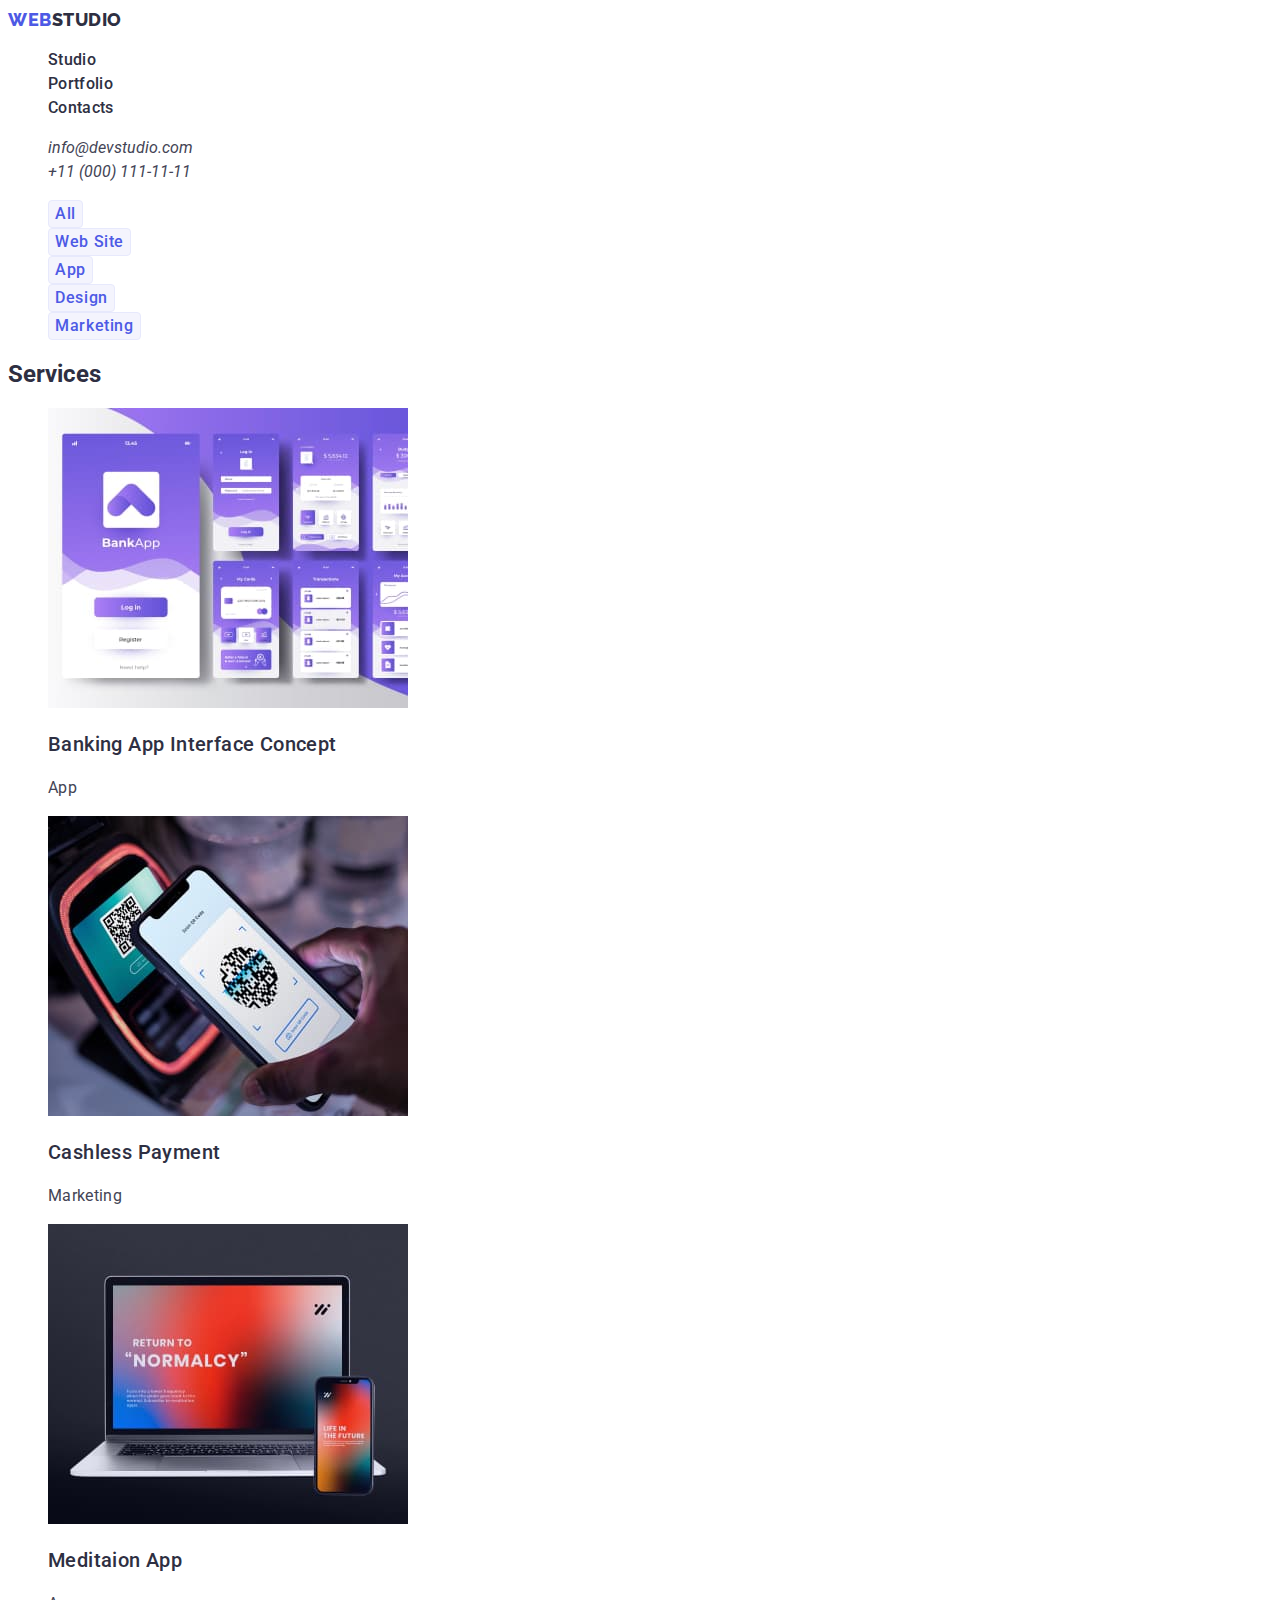
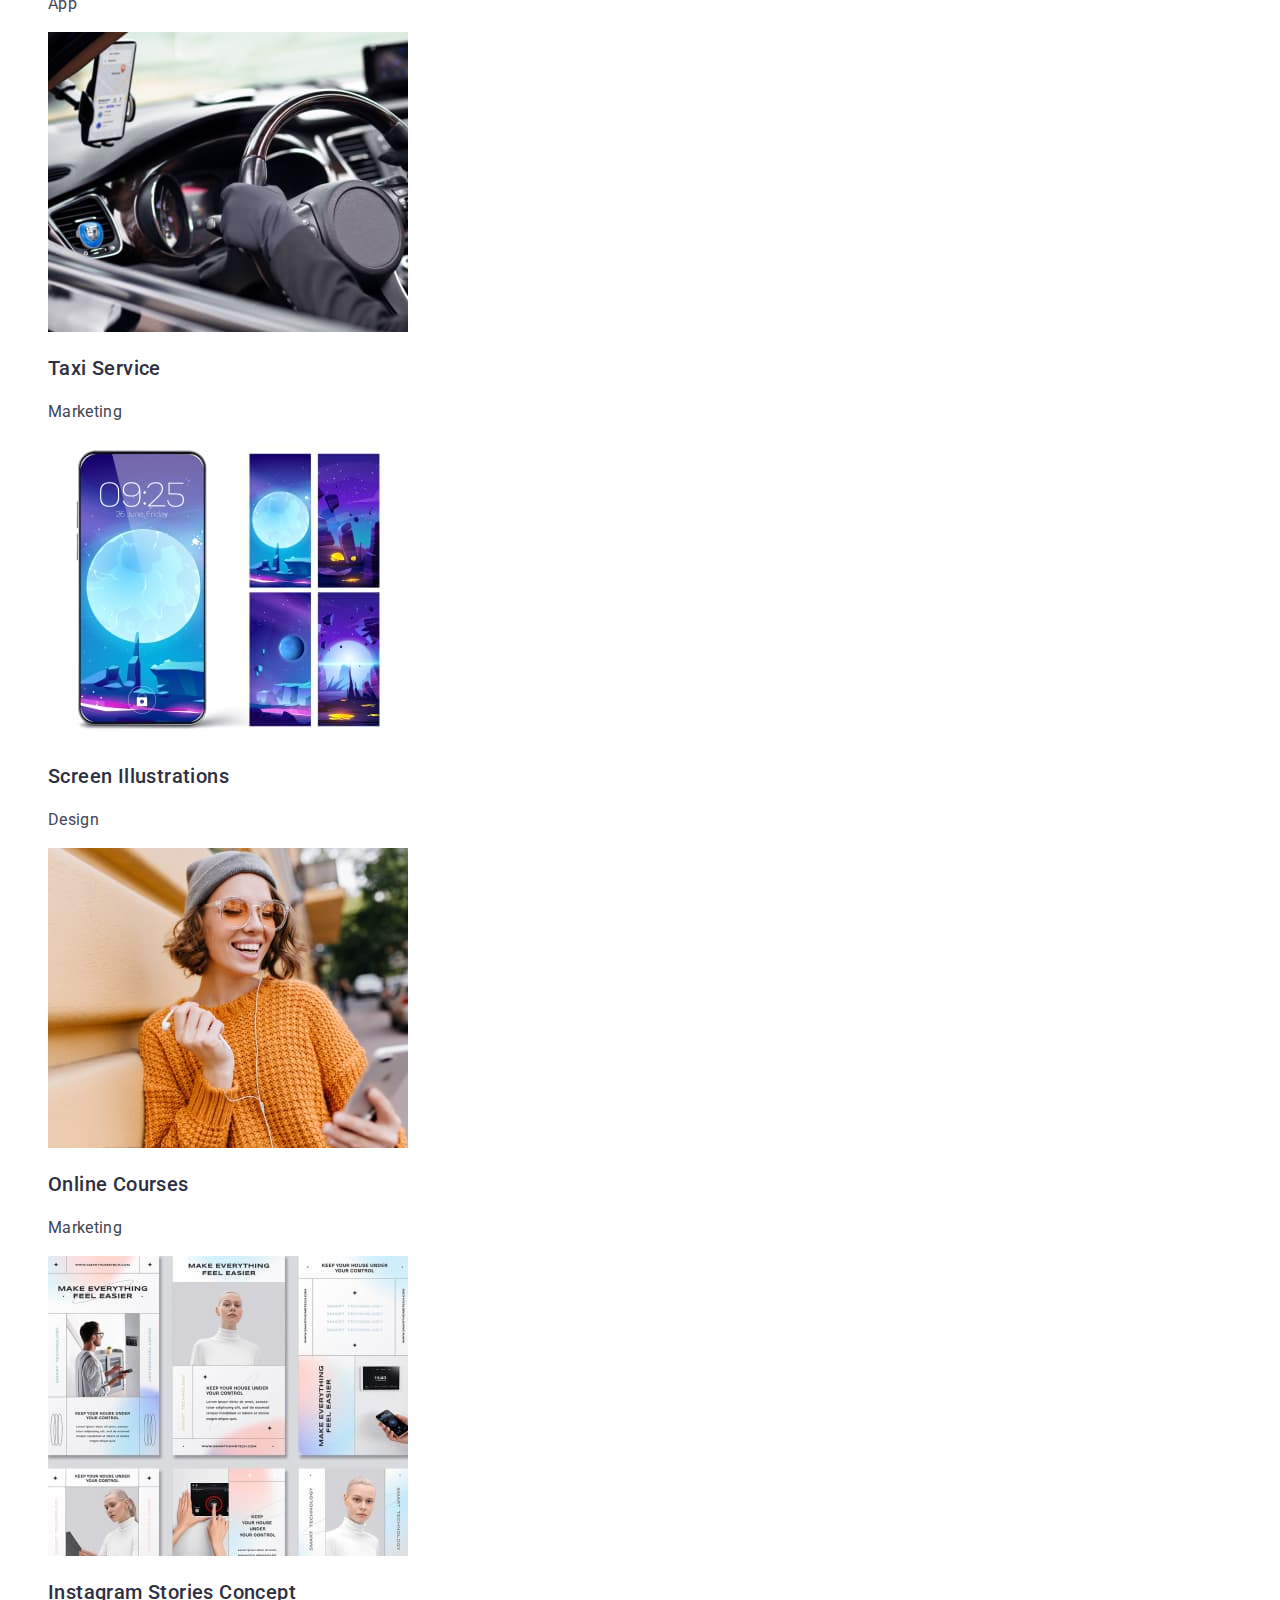
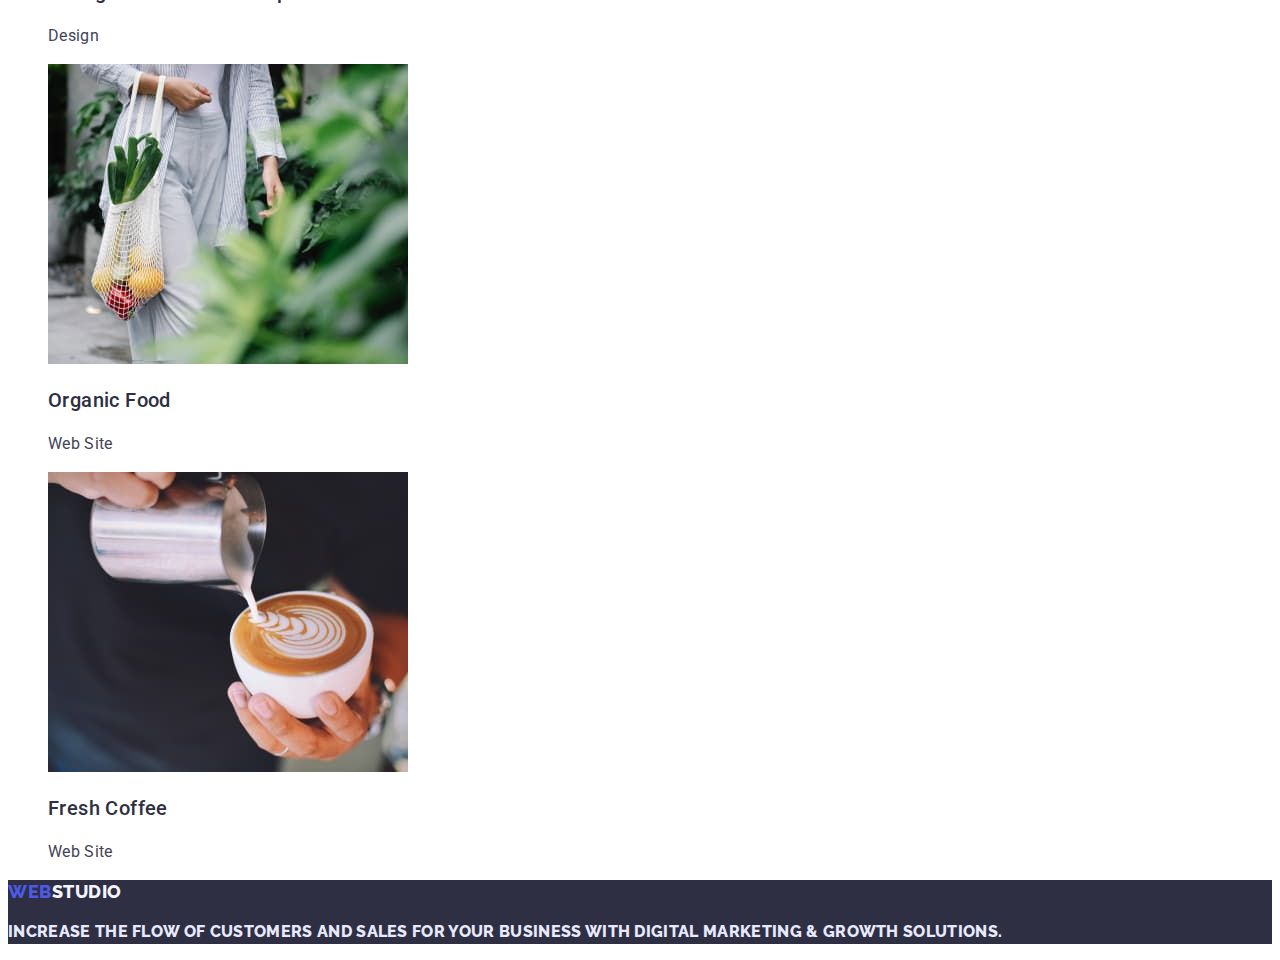
==== portfolio.html @ 0a2e12b9 "Add files via upload" ====
<!DOCTYPE html>
<html lang="en">
<head>
    <meta charset="UTF-8">
    <meta http-equiv="X-UA-Compatible" content="IE=edge">
    <meta name="viewport" content="width=device-width, initial-scale=1.0">
    <title>Webstudio</title>
    <link rel="stylesheet" href="css/styles.css">
    <!--Fonts-->
    <link rel="preconnect" href="https://fonts.googleapis.com">
    <link rel="preconnect" href="https://fonts.gstatic.com" crossorigin>
    <link href="https://fonts.googleapis.com/css2?family=Raleway:wght@800&family=Roboto:wght@400;500;700;900&display=swap" rel="stylesheet">    
</head>
<body>
    <header class="page-header">
        <nav> 
            <a href="./index.html" class="logo-first">Web<span class="logo-second">Studio</span>
            </a> 
            <ul class="site-nav">
               <li>
                <a href="./studio.html" class="link-nav">Studio</a></li>
               <li>
                <a href="./portfolio.html" class="link-nav">Portfolio</a>
               </li>
               <li>
                <a href="./contacts.html" class="link-nav">Contacts</a>
               </li>
            </ul>
        </nav>
        <address>
            <ul class="page-adress">
                <li>
                    <a href="mailto:info@devstudio.com" class="link-adress">info@devstudio.com</a>
                </li>
                <li>
                    <a href="tel:+110001111111" class="link-adress">+11 (000) 111-11-11</a>   
                </li>
            </ul>
        </address>
    </header>
    <main>
        <section>
            <h2 class="filter-button-header">Filter buttons</h2>
            <ul>
                <li>
                    <button type="button" class="filter-button">All</button>

                </li>
                <li>
                    <button type="button"class="filter-button">Web Site</button>
                </li>
                <li>
                    <button type="button"class="filter-button">App</button>
                </li>
                <li>
                    <button type="button"class="filter-button">Design</button>
                </li>
                <li>
                    <button type="button"class="filter-button">Marketing</button>
                </li>
            </ul>
            <h2>Services</h2>
            <ul>
                <li>
                    <img src="./images/banking.jpg" alt="Banking App Interface Concept" width="360">
                    <h3 class="service-title">Banking App Interface Concept</h3>
                    <p class="service-text">App</p>
                </li>
                <li>
                    <img src="./images/cashlesspayment.jpg" alt="Cashless Payment" width="360">
                    <h3 class="service-title">Cashless Payment</h3>
                    <p class="service-text">Marketing</p>
                </li>
                <li>
                    <img src="./images/meditationapp.jpg" alt="Meditaion App" width="360">
                    <h3 class="service-title">Meditaion App</h3>
                    <p class="service-text">App</p>
                </li>
                <li>
                    <img src="./images/taxiservice.jpg" alt="Taxi Service" width="360" >
                    <h3 class="service-title">Taxi Service</h3>
                    <p class="service-text">Marketing</p>
                </li>
                <li>
                    <img src="./images/screenillustrations.jpg" alt="Screen Illustrations" width="360">
                    <h3 class="service-title">Screen Illustrations</h3>
                    <p class="service-text">Design</p>
                </li>
                <li>
                    <img src="./images/onlinecources.jpg" alt="Online Courses" width="360">
                    <h3 class="service-title">Online Courses</h3>
                    <p class="service-text">Marketing</p>
                </li>
                <li>
                    <img src="./images/instastories.jpg" alt="Instagram Stories Concept" width="360">
                    <h3 class="service-title">Instagram Stories Concept</h3>
                    <p class="service-text">Design</p>
                </li>
                <li>
                    <img src="./images/organicfood.jpg" alt="Organic Food" width="360">
                    <h3 class="service-title">Organic Food</h3>
                    <p class="service-text">Web Site</p>
                </li>
                <li>
                    <img src="./images/freshcoffee.jpg" alt="Fresh Coffee" width="360">
                    <h3 class="service-title">Fresh Coffee</h3>
                    <p class="service-text">Web Site</p>
                </li>
            </ul>
        </section>
    </main>
    <footer class="footer">
        <a href="./index.html" class="logo-first">Web<span class="logo-footer">Studio</span>
        <p class="footer-text">
            Increase the flow of customers and sales for your business with digital marketing & growth solutions.
        </p>
    </footer>
</body>
</html>
---- css/styles.css ----
:root {
    --color-brand: #2E2F42;
    --color-primary: #434455;
    --color-primary-inverted: #fff;
    --color-secondary: #4D5AE5;
    --color-secondary-dark: #404BBF;
    --color-secondary-inverted:#E7E9FC;
    --color-btn-background: #F4F4FD;
    --color-filter-btn: 0px 3px 1px rgba(0, 0, 0, 0.1), 0px 2px 1px rgba(0, 0, 0, 0.08), 0px 2px 2px rgba(0, 0, 0, 0.12);
    --color-servive-btn: 0px 4px 4px rgba(0, 0, 0, 0.15);
}

body {
    font-family: 'Roboto', sans-serif;
    color: var(--color-brand);
}

ul {
    list-style: none;
}

.page-header {
    box-sizing: border-box;
    background: var(--color-primary-inverted);
}

.site-nav .link-nav {
    font-weight: 500;
    font-size: 16px;
    line-height: 1.5;
    letter-spacing: 0.02em;
    color: var(--color-brand);
    text-decoration: none;
 }

.page-adress .link-adress {
    color: var(--color-primary);
    font-size: 16px;
    line-height: 1.5;
    text-decoration: none;
}

.logo-first {
    font-family: 'Raleway', sans-serif;
    font-weight: 800;
    font-size: 18px;
    line-height: 1.33;
    letter-spacing: 0.03em;
    text-transform: uppercase;
    color: var(--color-secondary);
    text-decoration: none;
}

.logo-second {
    color: var(--color-brand);
}

.hero-section {
    background-color: var(--color-brand); 
}

.hero-title {
    color: var(--color-primary-inverted);
    font-size: 56px;
    line-height: 1.07;
}

.button-service {
    color: var(--color-primary-inverted);
    font-family: 'Roboto', sans-serif;
    font-weight: 500;
    font-size: 16px;
    line-height: 1.5;
    background: var(--color-secondary);
    box-shadow: var(--service-btn);
    border-radius: 4px; 
    letter-spacing: 0.04em;
    cursor: pointer;
}

.button-service:hover {
    background-color: var(--color-secondary-dark);
}

.button-service:focus {
    background: var(--color-secondary-dark);
}

.about-section-header {
    display: none;
}

.about-section-title {
    font-weight: 500;
    font-size: 20px;
    line-height: 1.2;
    letter-spacing: 0.02em;
} 

.about-section-text {
    color: var(--color-primary);
    font-size: 16px;
    line-height: 1.5;
    letter-spacing: 0.02em;
}

.section-header {
    font-size: 36px;
    line-height: 1.11;
    letter-spacing: 0.02em;
    text-transform: capitalize;
}

.team-member {
    font-weight: 500;
    font-size: 20px;
    line-height: 1.2;
    letter-spacing: 0.02em;
}

.position{
    color: var(--color-primary);
    font-size: 16px;
    line-height: 1.5;
    letter-spacing: 0.02em;
}

.footer {
    background-color: var(--color-brand);
}
.footer-text {
    color: var(--color-secondary-inverted);
    font-size: 16px;
    line-height: 1.5;
    letter-spacing: 0.02em;
}

.logo-footer {
    color:var(--color-btn-background);
}

.filter-button-header {
    display: none;
}

.filter-button {
    color: var(--color-secondary);
    font-family: 'Roboto', sans-serif;
    font-weight: 500;
    font-size: 16px;
    line-height: 1.5;
    letter-spacing: 0.04em;
    background: var(--color-btn-background);
    border: 1px solid var(--color-secondary-inverted);
    border-radius: 4px;  
}

.filter-button:hover {
    color: var(--color-primary-inverted);
    background: var(--color-secondary-dark);
    box-shadow: var(--color-filter-btn);
    border-radius: 4px; 
}

.filter-button:focus {
    color:var(--color-primary-inverted);
    background: var(--color-secondary-dark);
    box-shadow: var(--color-filter-btn);
    border-radius: 4px; 
}


.service-title {
    font-weight: 500;
    font-size: 20px;
    line-height: 1.2;
    letter-spacing: 0.02em;
}

.service-text {
    color: var(--color-primary);
    font-size: 16px;
    line-height: 1.5;
    letter-spacing: 0.02em;
}
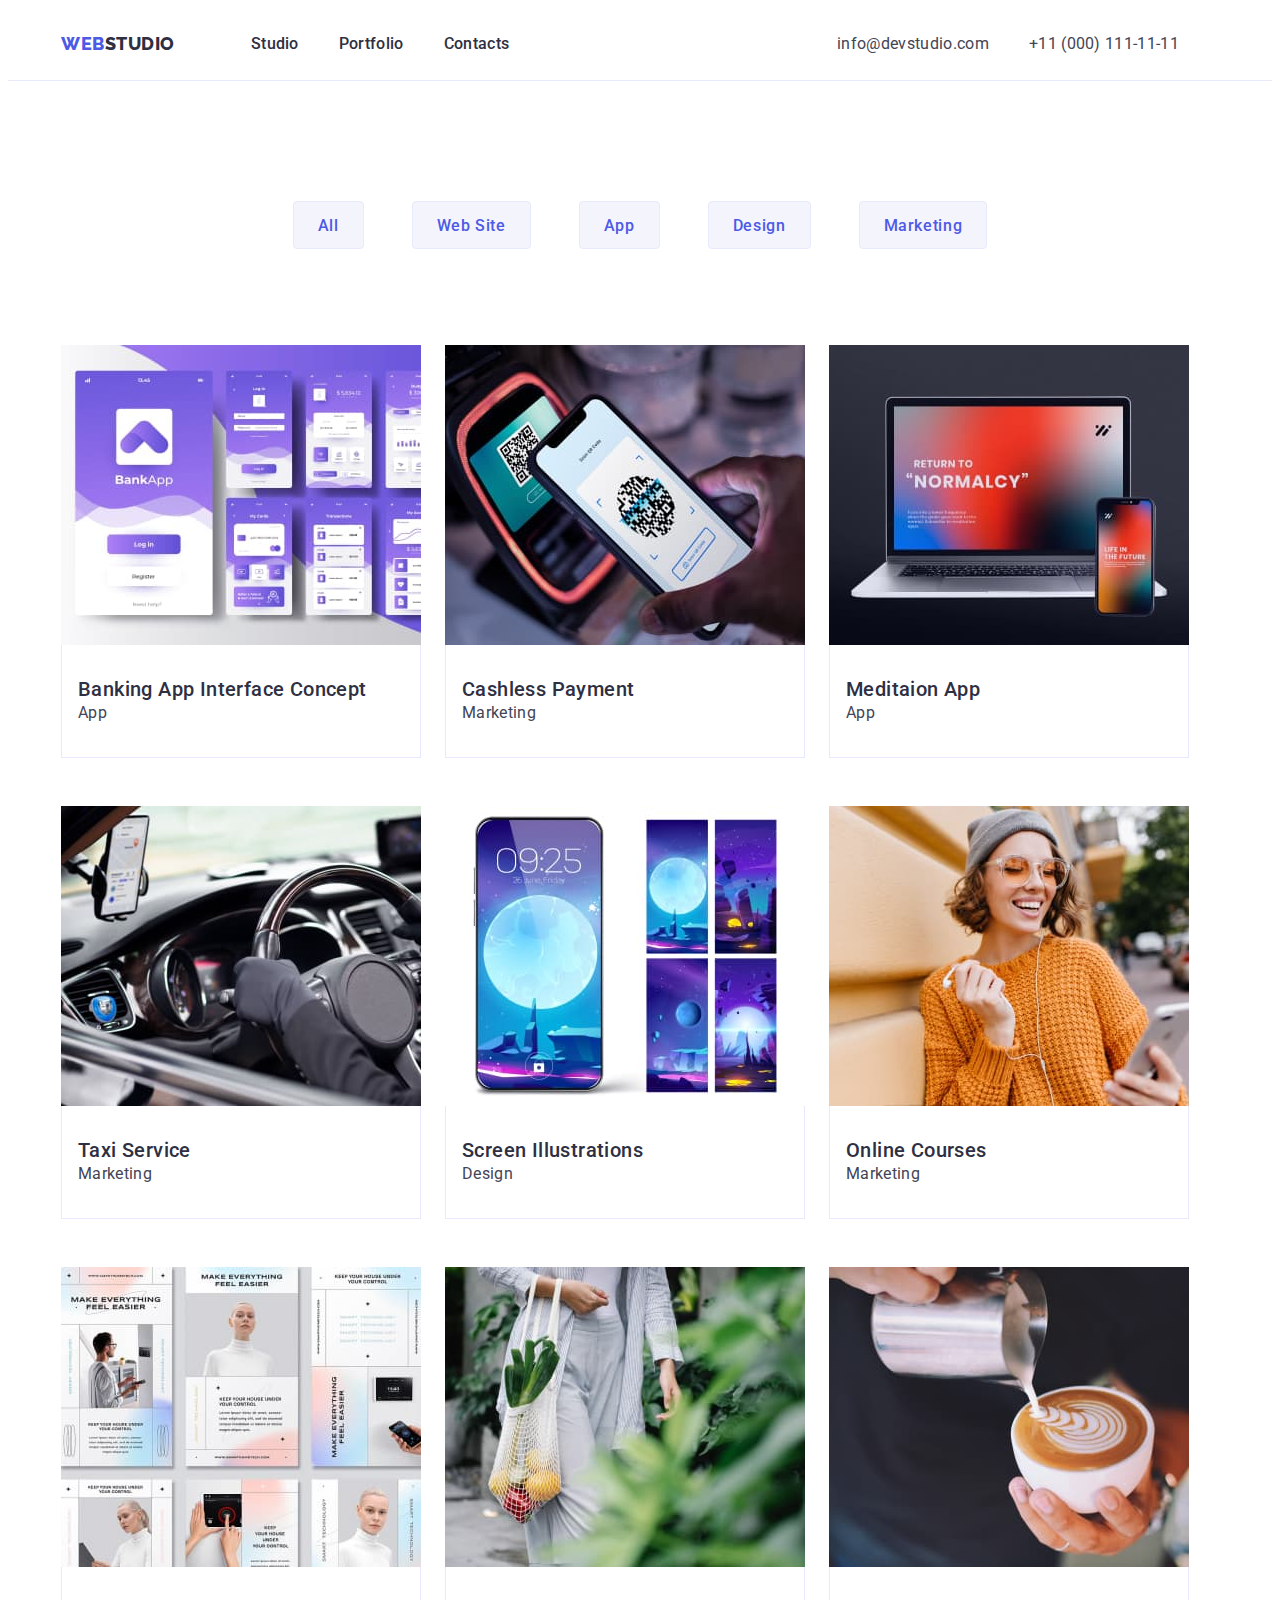
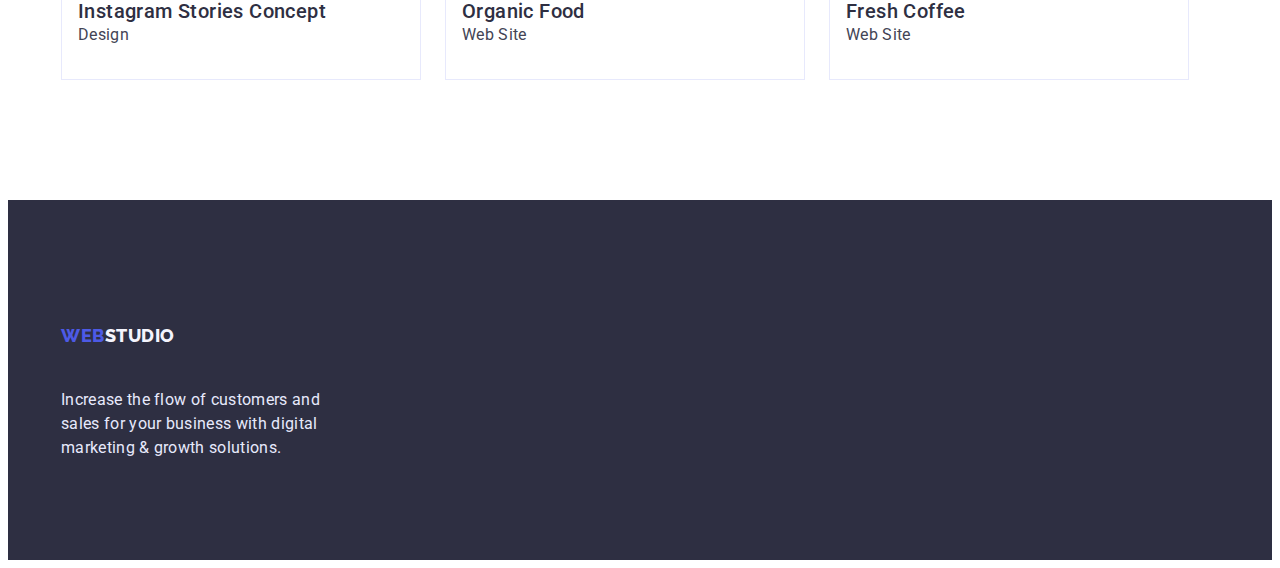
==== commit b7551d52: "hw3" ====
--- a/portfolio.html
+++ b/portfolio.html
@@ -5,116 +5,139 @@
     <meta http-equiv="X-UA-Compatible" content="IE=edge">
     <meta name="viewport" content="width=device-width, initial-scale=1.0">
     <title>Webstudio</title>
+    <!--Styles-->
     <link rel="stylesheet" href="css/styles.css">
+    <link rel="stylesheet" href="https://cdnjs.cloudflare.com/ajax/libs/modern-normalize/1.1.0/modern-normalize.min.css" integrity="sha512-wpPYUAdjBVSE4KJnH1VR1HeZfpl1ub8YT/NKx4PuQ5NmX2tKuGu6U/JRp5y+Y8XG2tV+wKQpNHVUX03MfMFn9Q==" crossorigin="anonymous" referrerpolicy="no-referrer" />
     <!--Fonts-->
     <link rel="preconnect" href="https://fonts.googleapis.com">
     <link rel="preconnect" href="https://fonts.gstatic.com" crossorigin>
     <link href="https://fonts.googleapis.com/css2?family=Raleway:wght@800&family=Roboto:wght@400;500;700;900&display=swap" rel="stylesheet">    
 </head>
 <body>
-    <header class="page-header">
-        <nav> 
-            <a href="./index.html" class="logo-first">Web<span class="logo-second">Studio</span>
-            </a> 
-            <ul class="site-nav">
-               <li>
-                <a href="./studio.html" class="link-nav">Studio</a></li>
-               <li>
-                <a href="./portfolio.html" class="link-nav">Portfolio</a>
-               </li>
-               <li>
-                <a href="./contacts.html" class="link-nav">Contacts</a>
-               </li>
-            </ul>
-        </nav>
-        <address>
-            <ul class="page-adress">
+    <header class="header">
+        <div class="container header-container">
+            <nav class="nav-menu">
+                <a href="./index.html" class="logo-first">Web<span class="logo-second">Studio</span>
+                </a> 
+            <ul class="list-nav-menu">
                 <li>
-                    <a href="mailto:info@devstudio.com" class="link-adress">info@devstudio.com</a>
+                <a class="nav-menu-item" href="./index.html">Studio</a>
                 </li>
                 <li>
-                    <a href="tel:+110001111111" class="link-adress">+11 (000) 111-11-11</a>   
+                <a class="nav-menu-item" href="./portfolio.html">Portfolio</a>
+                </li>
+                <li>
+                <a class="nav-menu-item" href="./contacts.html">Contacts</a>
+                </li>
+                </ul>
+            </nav>   
+            <ul class="contacts-list">
+                <li> <a class="contacts-list-item" href="mailto:info@devstudio.com">info@devstudio.com</a></li>
+                <li> <a class="contacts-list-item" href="tel:+110001111111">+11 (000) 111-11-11</a></li>
+            </ul>
+        </div>
+    </header>
+    <main>
+        <section class="portfolio-section section-bottom">
+            <div class="portfolio-container container">
+            <!-- BUTTONS -->
+            <h2 class="filter-button-header">Filter buttons</h2>
+             <ul class="list portfolio-buttons">
+                <li class="portfolio-list">
+                    <button class="filter-button" type="button">All</button>
+
+                </li>
+                <li class="portfolio-list">
+                    <button class="filter-button" type="button">Web Site</button>
+                </li>
+                <li class="portfolio-list">
+                    <button class="filter-button" type="button">App</button>
+                </li>
+                <li class="portfolio-list">
+                    <button class="filter-button" type="button">Design</button>
+                </li>
+                <li class="portfolio-list">
+                    <button class="filter-button" type="button">Marketing</button>
                 </li>
             </ul>
-        </address>
-    </header>
-    <main>
-        <section>
-            <h2 class="filter-button-header">Filter buttons</h2>
-            <ul>
-                <li>
-                    <button type="button" class="filter-button">All</button>
-
+            <!-- CARDS -->
+            <ul class="portfolio-cards">
+                <li class="portfolio-card">
+                    <img src="./images/banking.jpg" alt="Banking App Interface Concept" width="360">
+                    <div class="portfolio-card-wrapper">
+                        <h3 class="service-title">Banking App Interface Concept</h3>
+                        <p class="service-text">App</p> 
+                    </div>
                 </li>
-                <li>
-                    <button type="button"class="filter-button">Web Site</button>
+                <li class="portfolio-card">
+                    <img src="./images/cashlesspayment.jpg" alt="Cashless Payment" width="360">
+                    <div class="portfolio-card-wrapper">
+                        <h3 class="service-title">Cashless Payment</h3>
+                        <p class="service-text">Marketing</p>
+                    </div>
                 </li>
-                <li>
-                    <button type="button"class="filter-button">App</button>
+                <li class="portfolio-card">
+                    <img src="./images/meditationapp.jpg" alt="Meditaion App" width="360">
+                    <div class="portfolio-card-wrapper"> 
+                        <h3 class="service-title">Meditaion App</h3>
+                        <p class="service-text">App</p> 
+                    </div>
                 </li>
-                <li>
-                    <button type="button"class="filter-button">Design</button>
+                <li class="portfolio-card">
+                    <img src="./images/taxiservice.jpg" alt="Taxi Service" width="360">
+                    <div class="portfolio-card-wrapper">
+                        <h3 class="service-title">Taxi Service</h3>
+                        <p class="service-text">Marketing</p>
+                    </div>
                 </li>
-                <li>
-                    <button type="button"class="filter-button">Marketing</button>
+                <li class="portfolio-card">
+                    <img src="./images/screenillustrations.jpg" alt="Screen Illustrations" width="360">
+                    <div class="portfolio-card-wrapper"> 
+                        <h3 class="service-title">Screen Illustrations</h3>
+                        <p class="service-text">Design</p> 
+                    </div>
                 </li>
-            </ul>
-            <h2>Services</h2>
-            <ul>
-                <li>
-                    <img src="./images/banking.jpg" alt="Banking App Interface Concept" width="360">
-                    <h3 class="service-title">Banking App Interface Concept</h3>
-                    <p class="service-text">App</p>
+                <li class="portfolio-card">
+                    <img src="./images/onlinecources.jpg" alt="Online Courses" width="360">
+                    <div class="portfolio-card-wrapper">
+                        <h3 class="service-title">Online Courses</h3>
+                        <p class="service-text">Marketing</p> 
+                    </div>
                 </li>
-                <li>
-                    <img src="./images/cashlesspayment.jpg" alt="Cashless Payment" width="360">
-                    <h3 class="service-title">Cashless Payment</h3>
-                    <p class="service-text">Marketing</p>
+                <li class="portfolio-card">
+                    <img src="./images/instastories.jpg" alt="Instagram Stories Concept" width="360">
+                    <div class="portfolio-card-wrapper">
+                        <h3 class="service-title">Instagram Stories Concept</h3>
+                        <p class="service-text">Design</p>
+                    </div>
                 </li>
-                <li>
-                    <img src="./images/meditationapp.jpg" alt="Meditaion App" width="360">
-                    <h3 class="service-title">Meditaion App</h3>
-                    <p class="service-text">App</p>
+                <li class="portfolio-card">
+                    <img src="./images/organicfood.jpg" alt="Organic Food" width="360">
+                    <div class="portfolio-card-wrapper">
+                        <h3 class="service-title">Organic Food</h3>
+                        <p class="service-text">Web Site</p>
+                    </div>
                 </li>
-                <li>
-                    <img src="./images/taxiservice.jpg" alt="Taxi Service" width="360" >
-                    <h3 class="service-title">Taxi Service</h3>
-                    <p class="service-text">Marketing</p>
-                </li>
-                <li>
-                    <img src="./images/screenillustrations.jpg" alt="Screen Illustrations" width="360">
-                    <h3 class="service-title">Screen Illustrations</h3>
-                    <p class="service-text">Design</p>
-                </li>
-                <li>
-                    <img src="./images/onlinecources.jpg" alt="Online Courses" width="360">
-                    <h3 class="service-title">Online Courses</h3>
-                    <p class="service-text">Marketing</p>
-                </li>
-                <li>
-                    <img src="./images/instastories.jpg" alt="Instagram Stories Concept" width="360">
-                    <h3 class="service-title">Instagram Stories Concept</h3>
-                    <p class="service-text">Design</p>
-                </li>
-                <li>
-                    <img src="./images/organicfood.jpg" alt="Organic Food" width="360">
-                    <h3 class="service-title">Organic Food</h3>
-                    <p class="service-text">Web Site</p>
-                </li>
-                <li>
+                <li class="portfolio-card">
                     <img src="./images/freshcoffee.jpg" alt="Fresh Coffee" width="360">
-                    <h3 class="service-title">Fresh Coffee</h3>
-                    <p class="service-text">Web Site</p>
+                    <div class="portfolio-card-wrapper">
+                        <h3 class="service-title">Fresh Coffee</h3>
+                        <p class="service-text">Web Site</p>
+                    </div>
                 </li>
             </ul>
         </section>
     </main>
     <footer class="footer">
-        <a href="./index.html" class="logo-first">Web<span class="logo-footer">Studio</span>
-        <p class="footer-text">
-            Increase the flow of customers and sales for your business with digital marketing & growth solutions.
-        </p>
+        <div class="container">
+            <logo class="logo-footer">
+                <a href="./index.html" class="logo-first">Web<span class="logo-footer">Studio</span>
+                </a>
+            </logo>
+                <p class="footer-text">
+                Increase the flow of customers and sales for your business with digital marketing & growth solutions.
+                 </p>
+          </div>
     </footer>
 </body>
 </html>
-
--- a/css/styles.css
+++ b/css/styles.css
@@ -1,4 +1,5 @@
 :root {
+/* COLORS */
     --color-brand: #2E2F42;
     --color-primary: #434455;
     --color-primary-inverted: #fff;
@@ -6,76 +7,210 @@
     --color-secondary-dark: #404BBF;
     --color-secondary-inverted:#E7E9FC;
     --color-btn-background: #F4F4FD;
+    --color-light-mode-background:#F4F4FD;
+
     --color-filter-btn: 0px 3px 1px rgba(0, 0, 0, 0.1), 0px 2px 1px rgba(0, 0, 0, 0.08), 0px 2px 2px rgba(0, 0, 0, 0.12);
     --color-servive-btn: 0px 4px 4px rgba(0, 0, 0, 0.15);
+
+/* FONTS */
+    --font-logo: 'Raleway', sans-serif;
+    --font-primary: 'Roboto', sans-serif;
+
+/* FONT WEIGHT */
+    --font-weight-logo: 800;
+    --font-weight-regular: 400;
+    --font-weight-bold: 600;
+
+
+/* LETTER SPACING */
+    --letter-spacing-logo: 0.03em;
+    --letter-spacing-primary: 0.02em;
+    --letter-spacing-secondary: 0.04em;
+}
+
+/* MARGIN RESET */
+h1,
+h2,
+h3,
+h4,
+h5,
+h6,
+ul,
+p {
+    margin: 0;
+    padding: 0;  
+}
+
+/* MARGIN RESET FOR INLINE ELEMENTS */
+a,
+b,
+button,
+br,
+img,
+span {
+    margin-left: 0;
+    margin-right: 0;    
+}
+
+img {
+    display: block;
+    max-width: 100%
 }
 
 body {
-    font-family: 'Roboto', sans-serif;
+    font-family: var(--font-primary);
+    font-size: 16px;
     color: var(--color-brand);
-}
+    letter-spacing: var(--letter-spacing-primary);
+}
+
 
 ul {
     list-style: none;
 }
 
-.page-header {
-    box-sizing: border-box;
+.visually-hidden{
+    display: none;
+}
+
+.list {
+    list-style: none;
+}
+
+.container {
+    width: 1158px;
+    margin: 0 auto;
+    padding-left: 15px;
+    padding-right: 15px;
+    padding-top: 0px;
+    padding-bottom: 0px;
+}
+
+.section-bottom {
+    padding-top: 96px;
+    padding-bottom: 120px;
+}
+
+.setion-top {
+    padding-top: 120px;
+}
+
+/* HEADER */
+
+.header {
     background: var(--color-primary-inverted);
-}
-
-.site-nav .link-nav {
-    font-weight: 500;
-    font-size: 16px;
-    line-height: 1.5;
-    letter-spacing: 0.02em;
+    border-bottom: 1px solid var(--color-secondary-inverted);
+}
+
+.header-container {
+    display: flex;
+    justify-content: space-between;
+}
+
+.nav-menu {
+    display: flex;
+    align-items: center;
+}
+
+.list-nav-menu {
+    display: flex;
+}
+
+.nav-menu-item {
+    font-weight: 500;
+    font-size: 16px;
+    line-height: 1.5;
+    letter-spacing: var(--letter-spacing-primary);
     color: var(--color-brand);
     text-decoration: none;
+    margin: 0px 40px 0px 0px;
+    padding: 24px 0px;
  }
 
-.page-adress .link-adress {
+ .nav-menu-item:hover {
+    color: var(--color-secondary);
+}
+
+.nav-menu-item:focus {
+    color: var(--color-secondary-dark);
+ }
+
+ .contacts-list {
+    display: flex;
+    margin-left: auto;
+    align-items: center;
+ }
+
+.contacts-list-item {
     color: var(--color-primary);
     font-size: 16px;
     line-height: 1.5;
     text-decoration: none;
+    margin: 0px 40px 0px 0px;
+    padding: 24px 0px;
+}
+
+.logo-header {
+    margin-right: 76px;
+    padding: 24px 0px;
 }
 
 .logo-first {
-    font-family: 'Raleway', sans-serif;
+    font-family: var(--font-logo);
     font-weight: 800;
     font-size: 18px;
     line-height: 1.33;
-    letter-spacing: 0.03em;
+    letter-spacing: var(--letter-spacing-logo);
     text-transform: uppercase;
     color: var(--color-secondary);
     text-decoration: none;
+    display: inline-block;
+    padding: 24px 0px;
 }
 
 .logo-second {
     color: var(--color-brand);
+    margin-right: 76px;
+    padding: 24px 0px;
+}
+
+.logo-footer {
+    color: var(--color-btn-background);
+    margin-right: 76px;
 }
 
 .hero-section {
     background-color: var(--color-brand); 
+    padding: 192px 0px;
+    margin-bottom: 120px;
+}
+
+.hero-container {
+    text-align: center;
 }
 
 .hero-title {
     color: var(--color-primary-inverted);
     font-size: 56px;
     line-height: 1.07;
+    letter-spacing: var(--letter-spacing-primary);
+    margin: 0 auto;
+    margin-bottom: 48px;
+    max-width: 520px;
 }
 
 .button-service {
     color: var(--color-primary-inverted);
-    font-family: 'Roboto', sans-serif;
+    font-family: var(--font-primary);
     font-weight: 500;
     font-size: 16px;
     line-height: 1.5;
     background: var(--color-secondary);
-    box-shadow: var(--service-btn);
+    box-shadow: 0px 4px 4px rgba(0, 0, 0, 0.15);
     border-radius: 4px; 
-    letter-spacing: 0.04em;
+    letter-spacing: (var(--letter-spacing-secondary));
     cursor: pointer;
+    padding: 16px 32px;
 }
 
 .button-service:hover {
@@ -86,61 +221,133 @@
     background: var(--color-secondary-dark);
 }
 
-.about-section-header {
+.h2-visually-hidden {
     display: none;
 }
 
-.about-section-title {
+.advantages-list {
+    display: flex;
+}
+
+.advantages-list-item {
+    margin-right: 24px;
+    flex-basis: calc((100% - 72px) / 4);
+}  
+
+.advantages-list-item:last-child {
+    margin-right: 0px;
+}
+
+.advantages-section-title {
     font-weight: 500;
     font-size: 20px;
     line-height: 1.2;
-    letter-spacing: 0.02em;
+    letter-spacing: var(--letter-spacing-primary);
+    margin-bottom: 8px;
 } 
 
-.about-section-text {
+.advantages-section-text {
     color: var(--color-primary);
     font-size: 16px;
     line-height: 1.5;
-    letter-spacing: 0.02em;
-}
-
-.section-header {
+    letter-spacing: var(--letter-spacing-primary);
+}
+
+.services-title {
     font-size: 36px;
     line-height: 1.11;
-    letter-spacing: 0.02em;
+    letter-spacing: var(--letter-spacing-primary);
     text-transform: capitalize;
-}
-
+    margin-bottom: 72px;
+    text-align: center;
+}
+
+.services-list {
+    display: flex;
+}
+
+.services-list-item {
+    margin-right: 24px;
+}
+
+.services-list-item:last-child {
+    margin-right: 0px;
+}
+
+.team-card-wrapper {
+    padding-top: 32px;
+    padding-bottom: 32px;
+    padding-left: 16px; 
+    padding-right: 16px;
+}
+.team-section {
+    background-color: #F4F4FD;;
+  }
+  
+.team-title {
+    margin-bottom: 72px;
+    text-align: center;
+    font-size: 36px;
+    line-height: 1.11;
+    letter-spacing: var(--letter-spacing-primary);
+    text-transform: capitalize;
+  }
+  
+.team-list {
+    display: flex;
+  }
+  
+.team-list-item {
+    flex-basis: calc((100% - 72px) / 4);
+    margin-right: 24px;
+    text-align: center;
+    background-color: var(--color-primary-inverted);
+    border-radius: 0px 0px 4px 4px;
+    box-shadow: 0px 1px 6px rgba(46, 47, 66, 0.08), 0px 1px 1px rgba(46, 47, 66, 0.16),
+      0px 2px 1px rgba(46, 47, 66, 0.08);
+    border-radius: 0px 0px 4px 4px;
+  }
+  
+.team-list-item:last-child {
+    margin-right: 0px;
+  }
+  
 .team-member {
     font-weight: 500;
     font-size: 20px;
     line-height: 1.2;
-    letter-spacing: 0.02em;
+    letter-spacing: var(--letter-spacing-primary);
 }
 
 .position{
     color: var(--color-primary);
     font-size: 16px;
     line-height: 1.5;
-    letter-spacing: 0.02em;
+    letter-spacing: var(--letter-spacing-primary);
 }
 
 .footer {
     background-color: var(--color-brand);
+    padding: 100px 0px;
 }
 .footer-text {
     color: var(--color-secondary-inverted);
     font-size: 16px;
     line-height: 1.5;
-    letter-spacing: 0.02em;
-}
-
-.logo-footer {
-    color:var(--color-btn-background);
-}
-
+    letter-spacing: var(--letter-spacing-primary);
+    width: 284px;
+    margin-top: 16px;
+}
+
+/* PORTFOLIO */
 .filter-button-header {
     display: none;
+}
+
+.portfolio-buttons {
+    display: flex;
+    margin: 0px 0px 72px 0px;
+    justify-content: center;
 }
 
 .filter-button {
@@ -149,10 +356,21 @@
     font-weight: 500;
     font-size: 16px;
     line-height: 1.5;
-    letter-spacing: 0.04em;
+    letter-spacing: var(--letter-spacing-secondary);
     background: var(--color-btn-background);
     border: 1px solid var(--color-secondary-inverted);
-    border-radius: 4px;  
+    border-radius: 4px;
+    width: auto;
+    align-items: centre;
+    cursor: pointer;
+    display: flex;
+    justify-content: center;
+    left: 93px;
+    height: 48px;
+    padding: 12px 24px;
+    top: 0px;
+    margin: 24px;
+
 }
 
 .filter-button:hover {
@@ -169,19 +387,38 @@
     border-radius: 4px; 
 }
 
-
+.portfolio-cards {
+    display: flex;
+    flex-wrap: wrap;
+    list-style: none;
+    margin-right: -24px;
+    margin-bottom: -48px;
+}
+
+.portfolio-card {
+    margin-bottom: 48px;
+    margin-right: 24px;
+    width: 360px;
+}
 .service-title {
     font-weight: 500;
     font-size: 20px;
     line-height: 1.2;
-    letter-spacing: 0.02em;
+    letter-spacing: var(--letter-spacing-primary);
 }
 
 .service-text {
     color: var(--color-primary);
     font-size: 16px;
     line-height: 1.5;
-    letter-spacing: 0.02em;
-}
-
-
+    letter-spacing: var(--letter-spacing-primary);
+}
+
+.portfolio-card-wrapper {
+    border: 1px solid var(--color-secondary-inverted);
+    border-top: none;
+    color: var(--color-brand);
+    padding: 32px 16px;
+}
+
+
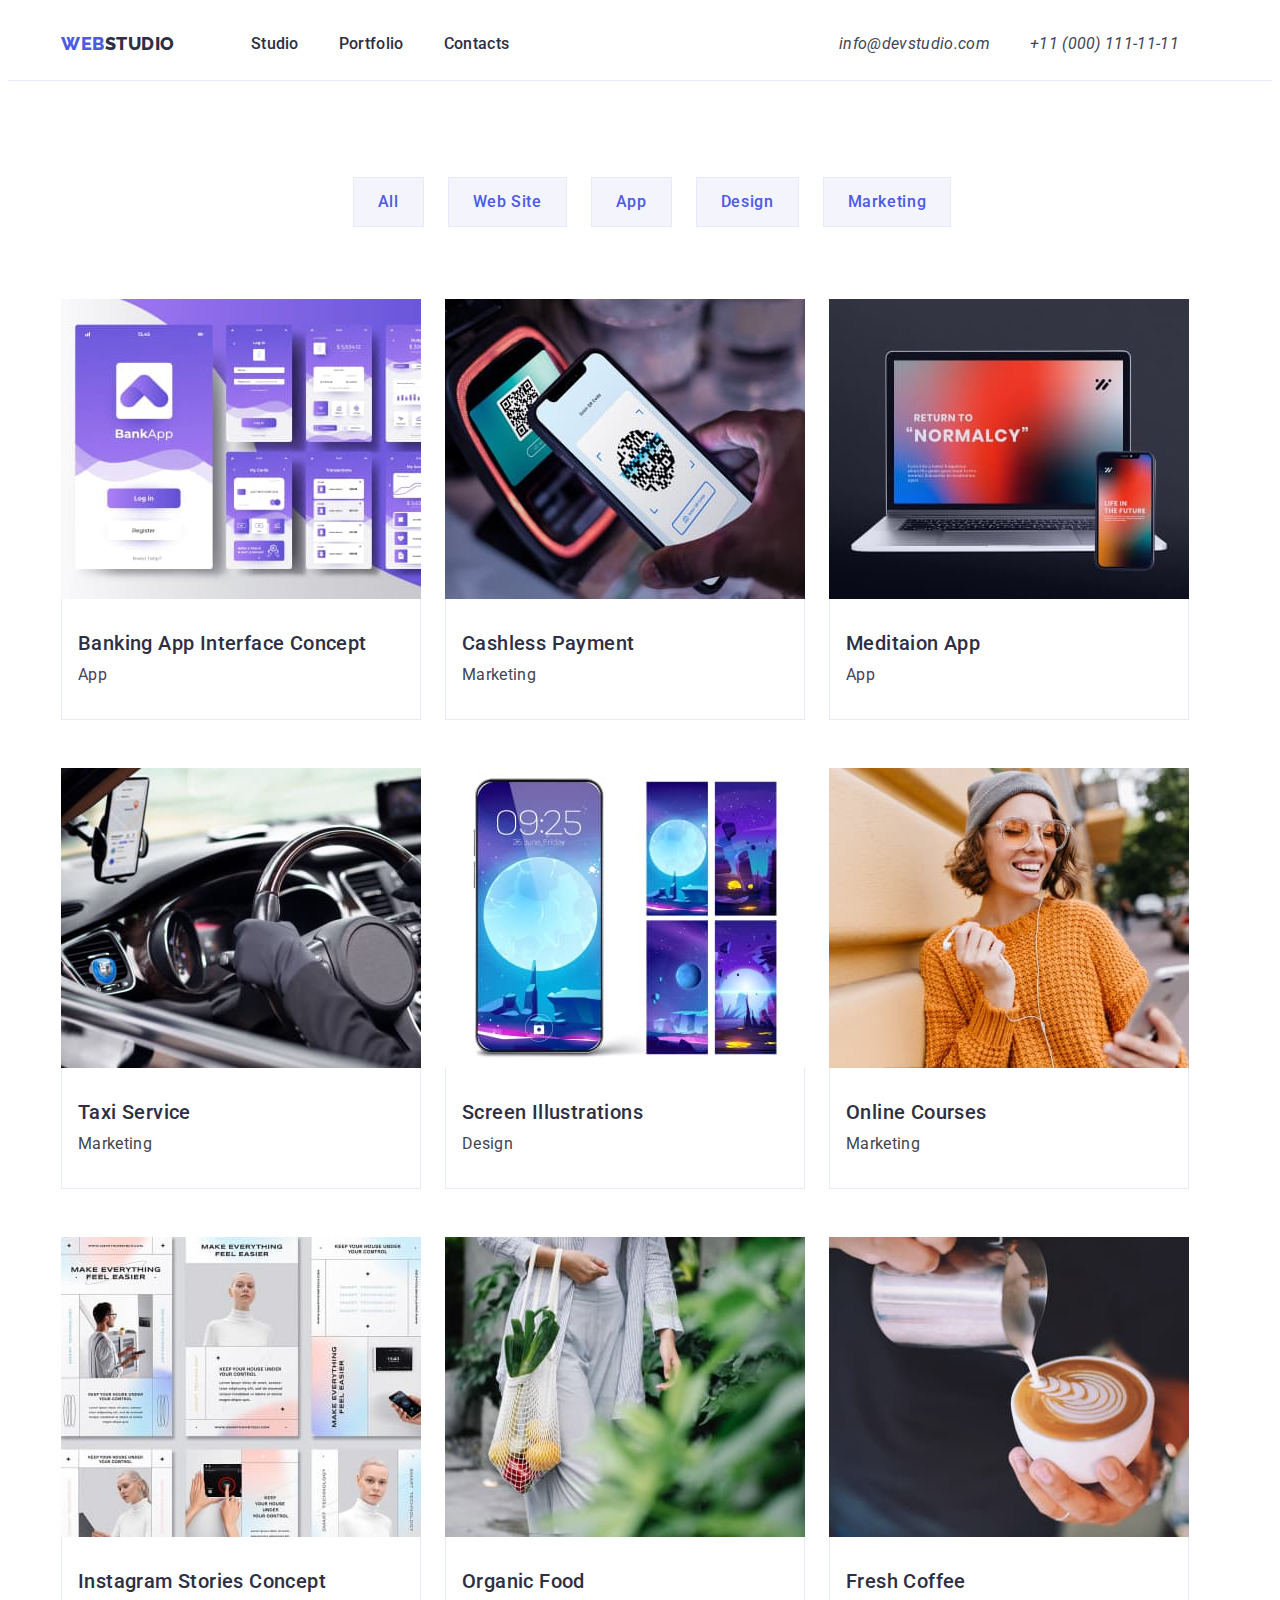
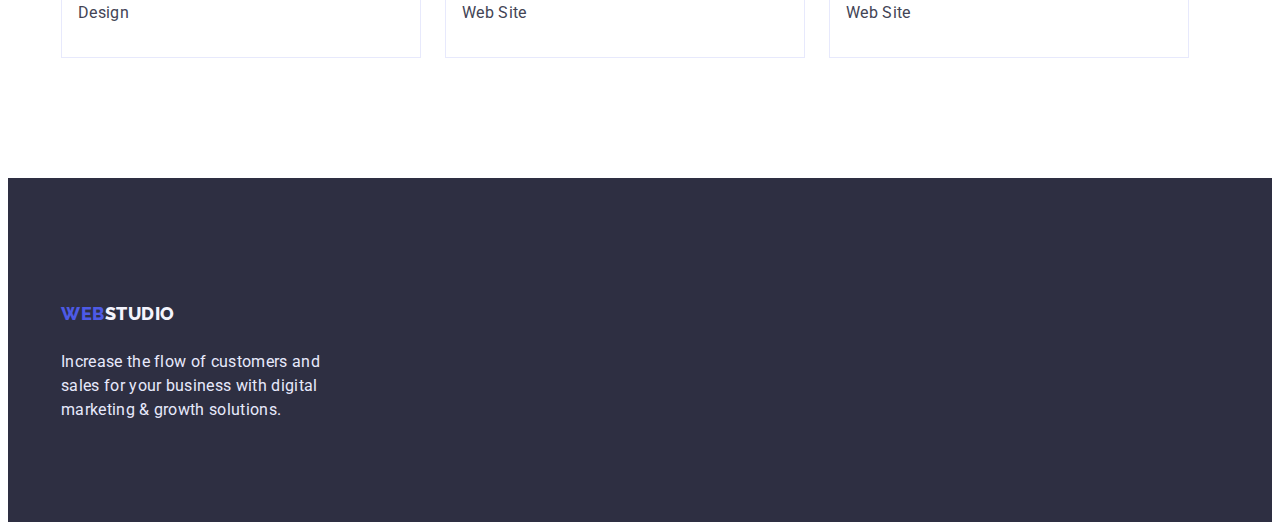
==== commit 91986dc1: "changes" ====
--- a/portfolio.html
+++ b/portfolio.html
@@ -6,8 +6,8 @@
     <meta name="viewport" content="width=device-width, initial-scale=1.0">
     <title>Webstudio</title>
     <!--Styles-->
+    <link rel="stylesheet" href="https://cdnjs.cloudflare.com/ajax/libs/modern-normalize/1.1.0/modern-normalize.min.css" integrity="sha512-wpPYUAdjBVSE4KJnH1VR1HeZfpl1ub8YT/NKx4PuQ5NmX2tKuGu6U/JRp5y+Y8XG2tV+wKQpNHVUX03MfMFn9Q==" crossorigin="anonymous" referrerpolicy="no-referrer" />
     <link rel="stylesheet" href="css/styles.css">
-    <link rel="stylesheet" href="https://cdnjs.cloudflare.com/ajax/libs/modern-normalize/1.1.0/modern-normalize.min.css" integrity="sha512-wpPYUAdjBVSE4KJnH1VR1HeZfpl1ub8YT/NKx4PuQ5NmX2tKuGu6U/JRp5y+Y8XG2tV+wKQpNHVUX03MfMFn9Q==" crossorigin="anonymous" referrerpolicy="no-referrer" />
     <!--Fonts-->
     <link rel="preconnect" href="https://fonts.googleapis.com">
     <link rel="preconnect" href="https://fonts.gstatic.com" crossorigin>
@@ -30,22 +30,24 @@
                 <a class="nav-menu-item" href="./contacts.html">Contacts</a>
                 </li>
                 </ul>
-            </nav>   
-            <ul class="contacts-list">
-                <li> <a class="contacts-list-item" href="mailto:info@devstudio.com">info@devstudio.com</a></li>
-                <li> <a class="contacts-list-item" href="tel:+110001111111">+11 (000) 111-11-11</a></li>
-            </ul>
+            </nav> 
+            <address class="page-adress">
+                <ul class="contacts-list">
+                    <li> <a class="contacts-list-item" href="mailto:info@devstudio.com">info@devstudio.com</a></li>
+                    <li> <a class="contacts-list-item" href="tel:+110001111111">+11 (000) 111-11-11</a></li>
+                </ul>
+            </address>  
         </div>
     </header>
+
     <main>
-        <section class="portfolio-section section-bottom">
+        <section class="portfolio-section">
             <div class="portfolio-container container">
             <!-- BUTTONS -->
             <h2 class="filter-button-header">Filter buttons</h2>
              <ul class="list portfolio-buttons">
                 <li class="portfolio-list">
                     <button class="filter-button" type="button">All</button>
-
                 </li>
                 <li class="portfolio-list">
                     <button class="filter-button" type="button">Web Site</button>
@@ -130,10 +132,8 @@
     </main>
     <footer class="footer">
         <div class="container">
-            <logo class="logo-footer">
                 <a href="./index.html" class="logo-first">Web<span class="logo-footer">Studio</span>
                 </a>
-            </logo>
                 <p class="footer-text">
                 Increase the flow of customers and sales for your business with digital marketing & growth solutions.
                  </p>
--- a/css/styles.css
+++ b/css/styles.css
@@ -82,12 +82,10 @@
     margin: 0 auto;
     padding-left: 15px;
     padding-right: 15px;
-    padding-top: 0px;
-    padding-bottom: 0px;
 }
 
 .section-bottom {
-    padding-top: 96px;
+    padding-top: 120px;
     padding-bottom: 120px;
 }
 
@@ -117,14 +115,15 @@
 }
 
 .nav-menu-item {
+    display: block;
     font-weight: 500;
     font-size: 16px;
     line-height: 1.5;
     letter-spacing: var(--letter-spacing-primary);
     color: var(--color-brand);
     text-decoration: none;
-    margin: 0px 40px 0px 0px;
-    padding: 24px 0px;
+    margin: 24px 0px;
+    padding-right: 40px;
  }
 
  .nav-menu-item:hover {
@@ -135,6 +134,14 @@
     color: var(--color-secondary-dark);
  }
 
+ .nav-menu-item:last-child {
+    margin-right: 0;
+ }
+
+ .page-adress {
+    display: flex;
+ }
+ 
  .contacts-list {
     display: flex;
     margin-left: auto;
@@ -142,12 +149,17 @@
  }
 
 .contacts-list-item {
+    display: block;
     color: var(--color-primary);
     font-size: 16px;
     line-height: 1.5;
     text-decoration: none;
-    margin: 0px 40px 0px 0px;
-    padding: 24px 0px;
+    margin: 24px 0px;
+    padding-right: 40px;
+}
+
+.contacts-list-item:last-child {
+    margin: 0;
 }
 
 .logo-header {
@@ -164,8 +176,8 @@
     text-transform: uppercase;
     color: var(--color-secondary);
     text-decoration: none;
-    display: inline-block;
-    padding: 24px 0px;
+    display: block;
+    margin: 24px 0px;
 }
 
 .logo-second {
@@ -182,7 +194,6 @@
 .hero-section {
     background-color: var(--color-brand); 
     padding: 192px 0px;
-    margin-bottom: 120px;
 }
 
 .hero-container {
@@ -225,6 +236,10 @@
     display: none;
 }
 
+.advantages-section {
+    padding-top: 120px;
+}
+
 .advantages-list {
     display: flex;
 }
@@ -277,8 +292,6 @@
 .team-card-wrapper {
     padding-top: 32px;
     padding-bottom: 32px;
-    padding-left: 16px; 
-    padding-right: 16px;
 }
 .team-section {
     background-color: #F4F4FD;;
@@ -317,6 +330,7 @@
     font-size: 20px;
     line-height: 1.2;
     letter-spacing: var(--letter-spacing-primary);
+    margin-bottom: 8px;
 }
 
 .position{
@@ -340,14 +354,18 @@
 }
 
 /* PORTFOLIO */
+.portfolio-section {
+    padding-top: 96px;
+    padding-bottom: 120px;
+}
+
 .filter-button-header {
     display: none;
 }
 
 .portfolio-buttons {
     display: flex;
-    margin: 0px 0px 72px 0px;
-    justify-content: center;
+    justify-content: center;  
 }
 
 .filter-button {
@@ -359,18 +377,14 @@
     letter-spacing: var(--letter-spacing-secondary);
     background: var(--color-btn-background);
     border: 1px solid var(--color-secondary-inverted);
-    border-radius: 4px;
-    width: auto;
-    align-items: centre;
     cursor: pointer;
-    display: flex;
-    justify-content: center;
-    left: 93px;
-    height: 48px;
     padding: 12px 24px;
-    top: 0px;
-    margin: 24px;
-
+    margin-bottom: 72px;
+    margin-left: 24px;
+}
+
+.filter-button:last-child {
+    margin-right: 0;
 }
 
 .filter-button:hover {
@@ -398,13 +412,14 @@
 .portfolio-card {
     margin-bottom: 48px;
     margin-right: 24px;
-    width: 360px;
+    flex-basis: calc(100-24 / 9);
 }
 .service-title {
     font-weight: 500;
     font-size: 20px;
     line-height: 1.2;
     letter-spacing: var(--letter-spacing-primary);
+    margin-bottom: 8px;
 }
 
 .service-text {
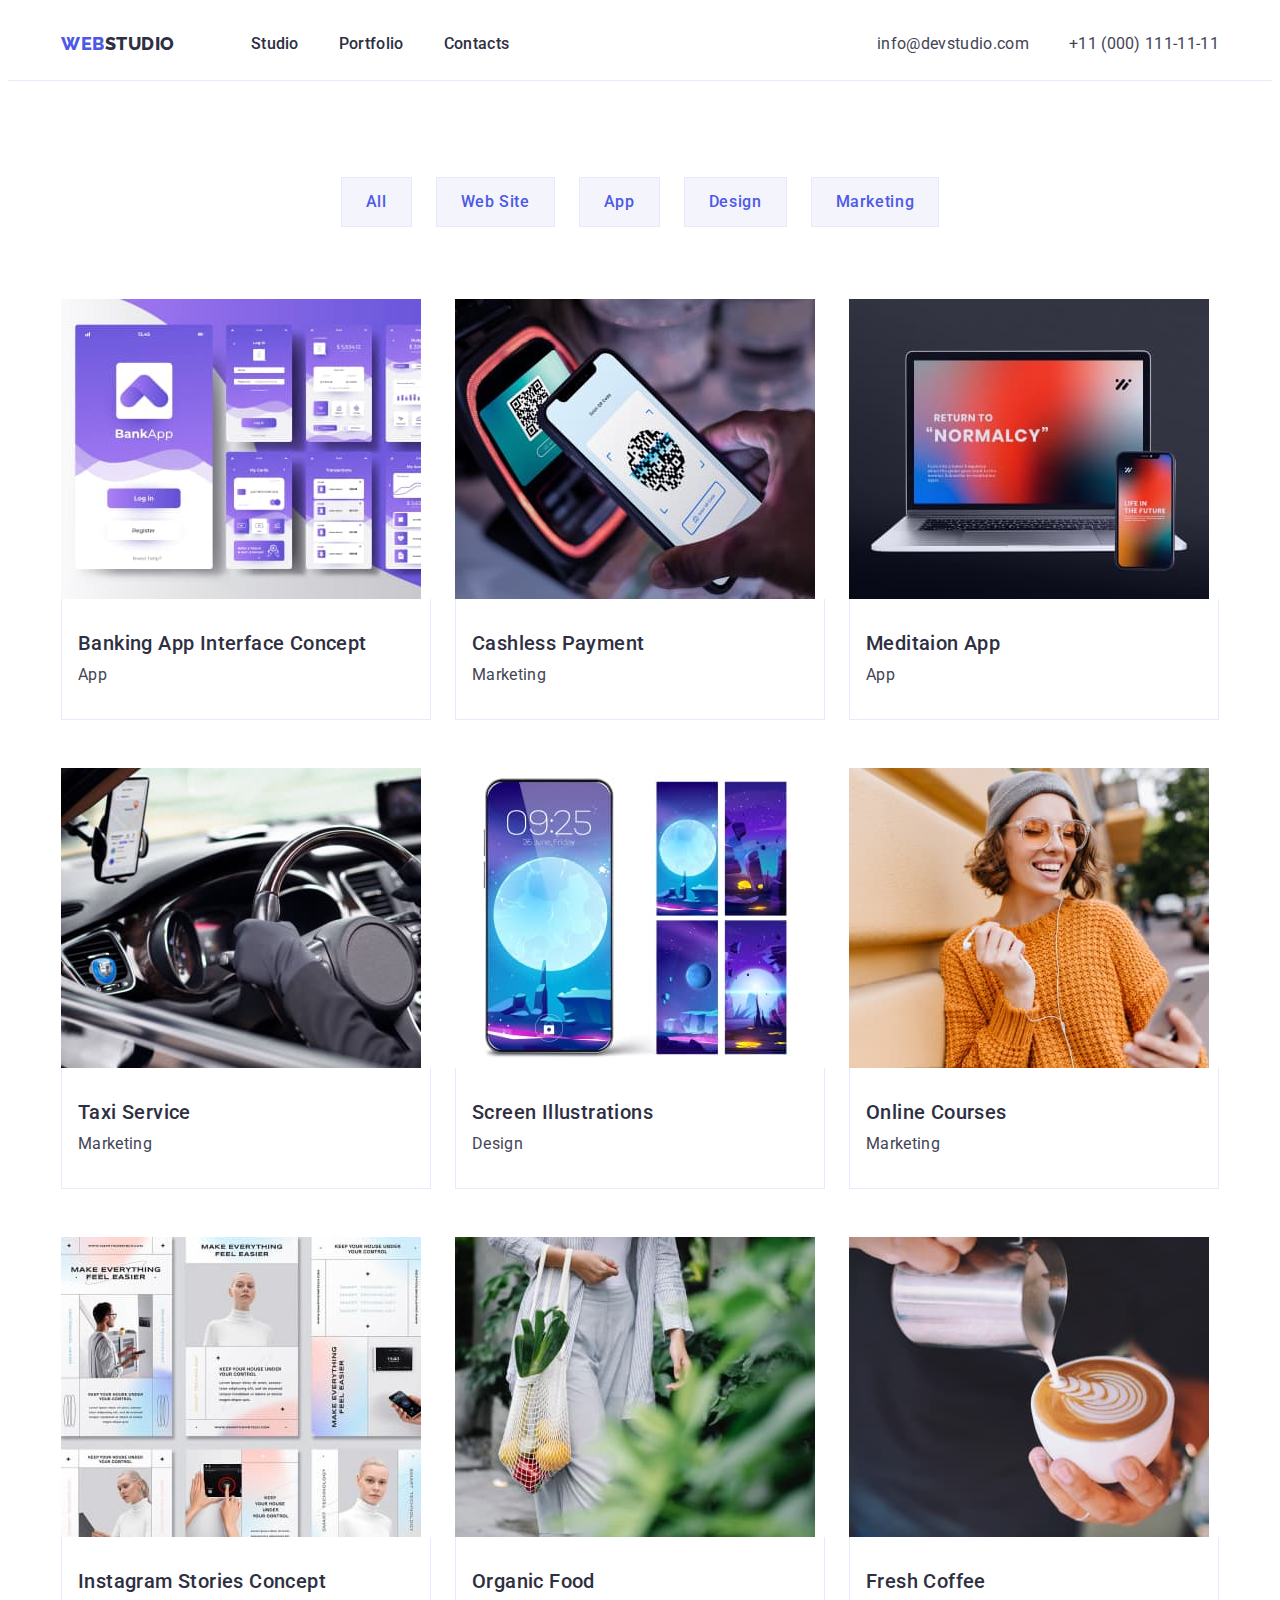
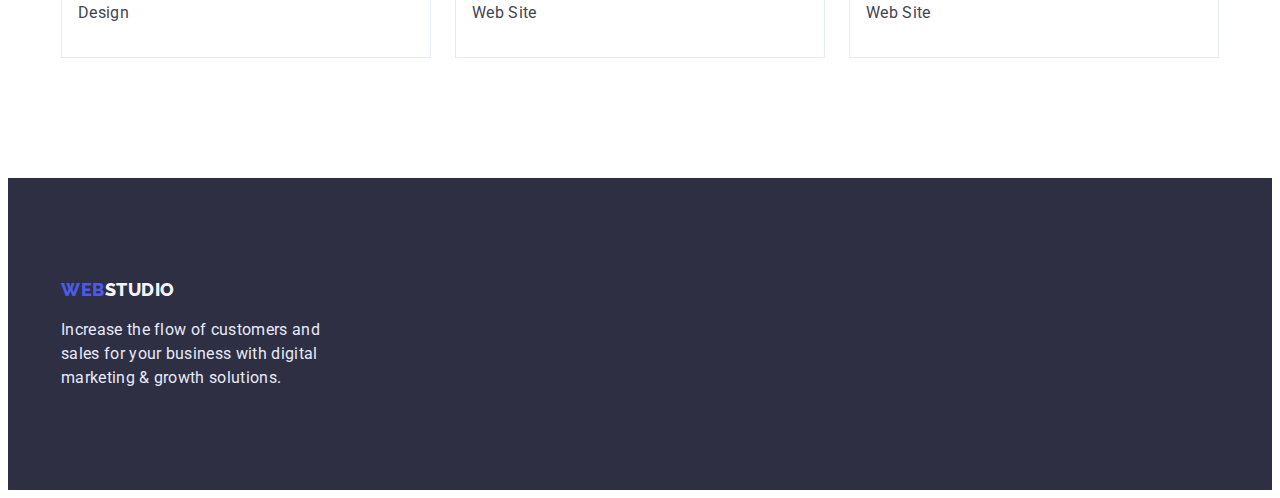
==== commit e03b2fe4: "changes hw 3" ====
--- a/portfolio.html
+++ b/portfolio.html
@@ -39,7 +39,6 @@
             </address>  
         </div>
     </header>
-
     <main>
         <section class="portfolio-section">
             <div class="portfolio-container container">
@@ -132,7 +131,7 @@
     </main>
     <footer class="footer">
         <div class="container">
-                <a href="./index.html" class="logo-first">Web<span class="logo-footer">Studio</span>
+                <a href="./index.html" class="footer-logo">Web<span class="logo-footer">Studio</span>
                 </a>
                 <p class="footer-text">
                 Increase the flow of customers and sales for your business with digital marketing & growth solutions.
--- a/css/styles.css
+++ b/css/styles.css
@@ -102,16 +102,18 @@
 
 .header-container {
     display: flex;
-    justify-content: space-between;
+    justify-content: center;
 }
 
 .nav-menu {
     display: flex;
     align-items: center;
+    flex-grow: 1;
 }
 
 .list-nav-menu {
     display: flex;
+    gap: 40px;
 }
 
 .nav-menu-item {
@@ -122,11 +124,10 @@
     letter-spacing: var(--letter-spacing-primary);
     color: var(--color-brand);
     text-decoration: none;
-    margin: 24px 0px;
-    padding-right: 40px;
+    padding: 24px 0px;
  }
 
- .nav-menu-item:hover {
+.nav-menu-item:hover {
     color: var(--color-secondary);
 }
 
@@ -146,6 +147,7 @@
     display: flex;
     margin-left: auto;
     align-items: center;
+    gap: 40px;
  }
 
 .contacts-list-item {
@@ -154,8 +156,9 @@
     font-size: 16px;
     line-height: 1.5;
     text-decoration: none;
-    margin: 24px 0px;
-    padding-right: 40px;
+    padding-top: 24px;
+    padding-bottom: 24px;
+    font-style: normal;
 }
 
 .contacts-list-item:last-child {
@@ -177,15 +180,25 @@
     color: var(--color-secondary);
     text-decoration: none;
     display: block;
-    margin: 24px 0px;
 }
 
 .logo-second {
     color: var(--color-brand);
     margin-right: 76px;
-    padding: 24px 0px;
-}
-
+}
+
+.footer-logo {
+    font-family: var(--font-logo);
+    font-weight: 800;
+    font-size: 18px;
+    line-height: 1.33;
+    letter-spacing: var(--letter-spacing-logo);
+    text-transform: uppercase;
+    color: var(--color-secondary);
+    text-decoration: none;
+    display: block;
+    margin-bottom: 16px;
+}
 .logo-footer {
     color: var(--color-btn-background);
     margin-right: 76px;
@@ -350,7 +363,6 @@
     line-height: 1.5;
     letter-spacing: var(--letter-spacing-primary);
     width: 284px;
-    margin-top: 16px;
 }
 
 /* PORTFOLIO */
@@ -366,6 +378,8 @@
 .portfolio-buttons {
     display: flex;
     justify-content: center;  
+    margin-bottom: 72px;
+    gap: 24px;
 }
 
 .filter-button {
@@ -379,12 +393,7 @@
     border: 1px solid var(--color-secondary-inverted);
     cursor: pointer;
     padding: 12px 24px;
-    margin-bottom: 72px;
-    margin-left: 24px;
-}
-
-.filter-button:last-child {
-    margin-right: 0;
+
 }
 
 .filter-button:hover {
@@ -412,7 +421,7 @@
 .portfolio-card {
     margin-bottom: 48px;
     margin-right: 24px;
-    flex-basis: calc(100-24 / 9);
+    flex-basis: calc((100% - 3 * 24px) / 3);
 }
 .service-title {
     font-weight: 500;
